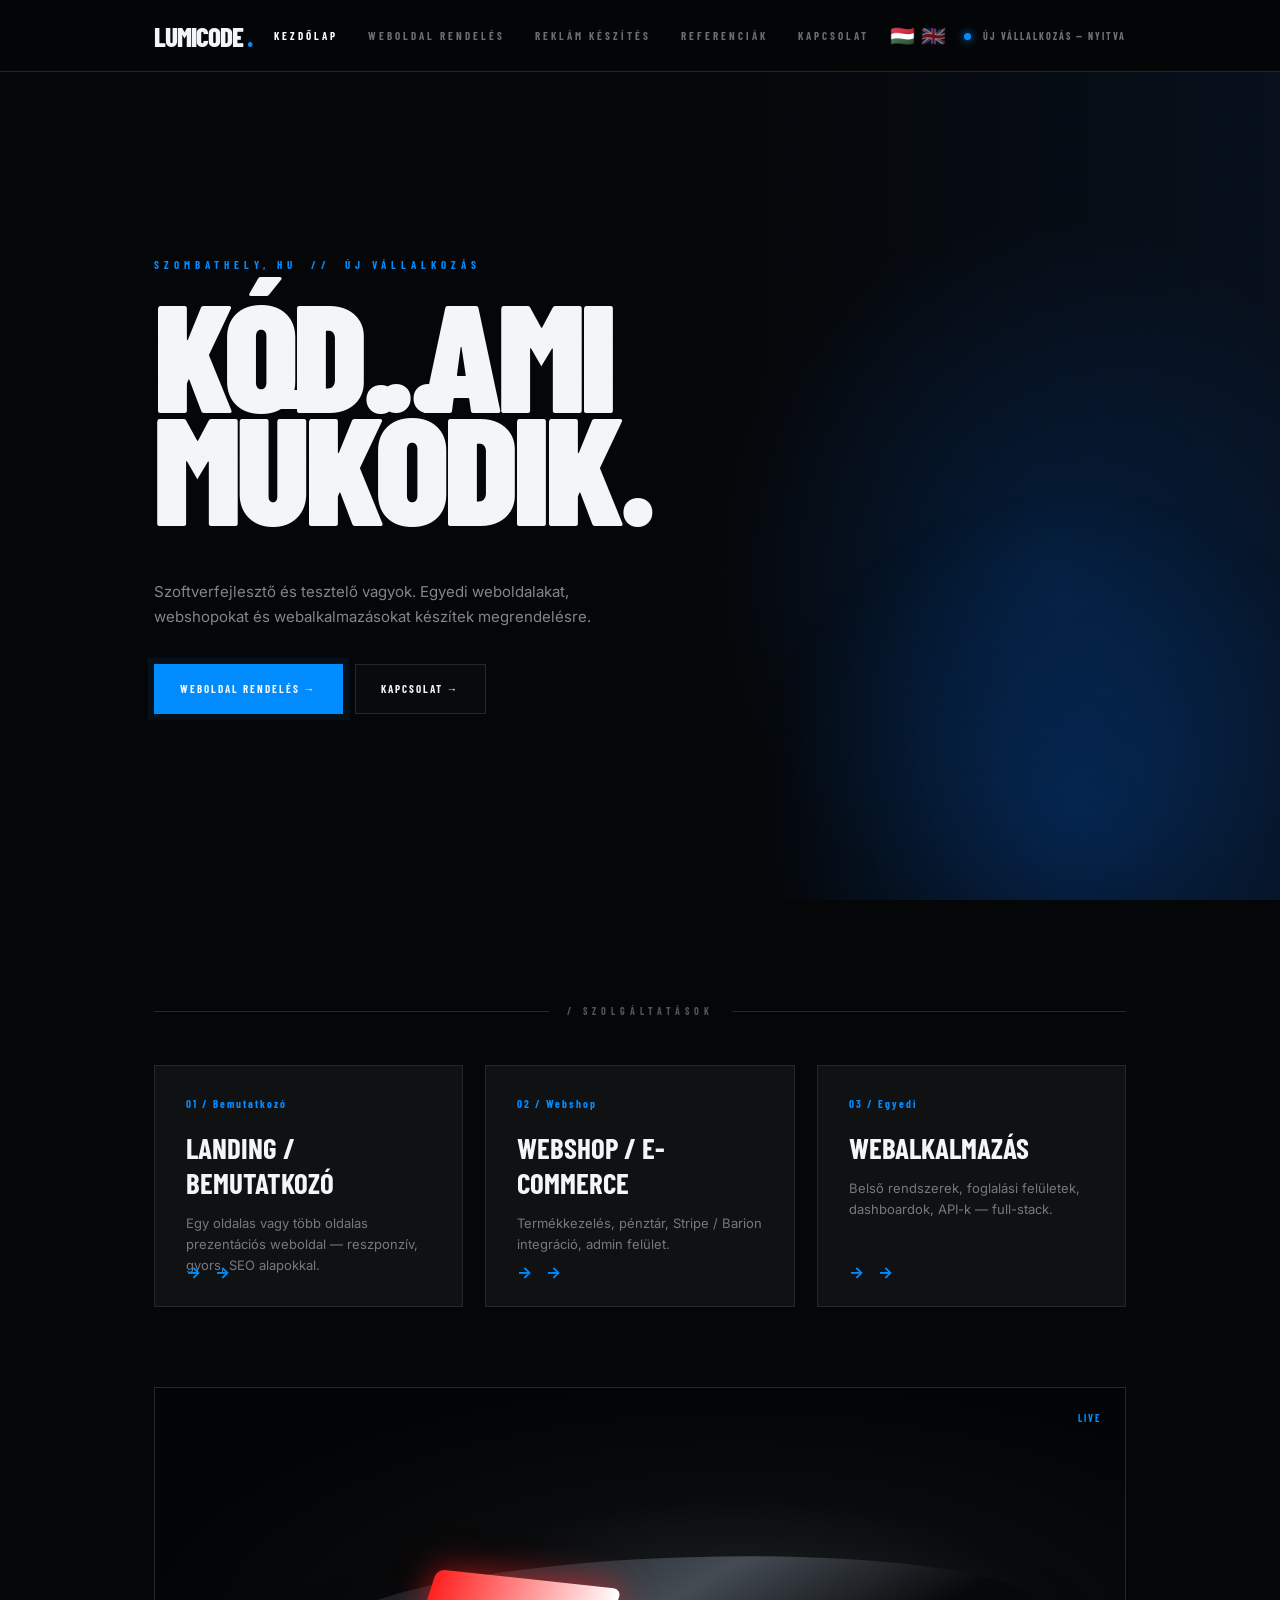
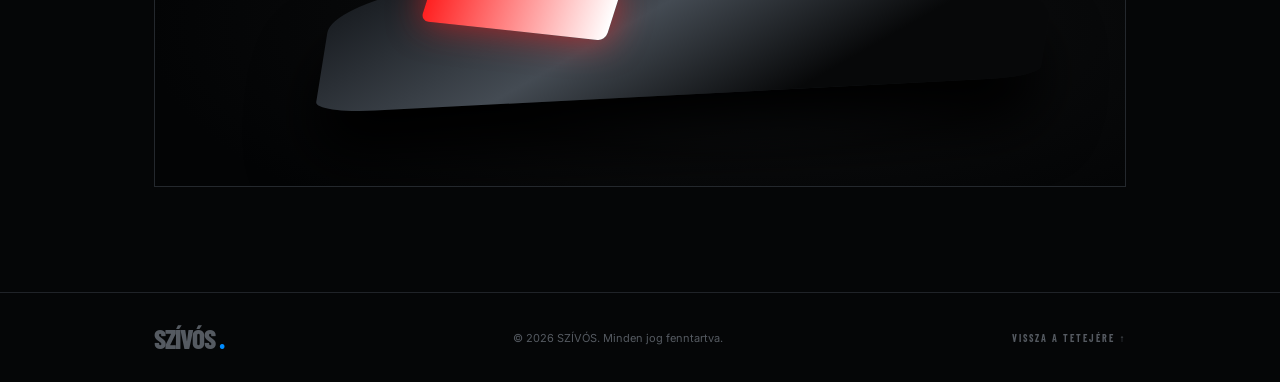
==== index.html @ 4dd22e69 "Add files via upload" ====
<!DOCTYPE html>
<html lang="hu">
    <head>
        <meta charset="UTF-8">
        <meta name="viewport" content="width=device-width,initial-scale=1.0">
        <title>SZÍVÓS. — Webfejlesztés</title>
        <link rel="stylesheet" href="style.css">
    </head>
    <body id="top">
        <header class="header">
            <a class="logo" href="index.html">LUMICODE
                <span>.</span>
            </a>
            <nav class="nav">
                <a href="index.html" class="active">KEZDŐLAP</a>
                <a href="weboldal-rendeles.html">WEBOLDAL RENDELÉS</a>
                <a href="reklam-keszites">REKLÁM KÉSZÍTÉS</a>
                <a href="referenciak.html">REFERENCIÁK</a>
                <a href="kapcsolat.html">KAPCSOLAT</a>
            </nav>
            <div class="header-right">
                <button class="lang active">🇭🇺</button>
                <button class="lang">🇬🇧</button>
                <span class="status">
                    <i></i> ÚJ VÁLLALKOZÁS — NYITVA
                </span>
            </div>
            <button class="menu-toggle" aria-label="Menü">☰</button>
        </header>
        <main class="page">
            <section class="hero-home">
                <div class="hero-copy">
                    <div class="eyebrow">SZOMBATHELY, HU &nbsp;//&nbsp; ÚJ VÁLLALKOZÁS</div>
                    <h1>
                        KÓD. AMI
                        <br>
                        MŰKÖDIK.
                    </h1>
                    <p>Szoftverfejlesztő és tesztelő vagyok. Egyedi weboldalakat, webshopokat és webalkalmazásokat készítek megrendelésre.</p>
                    <div class="hero-actions">
                        <a class="btn btn-primary" href="weboldal-rendeles.html">WEBOLDAL RENDELÉS →</a>
                        <a class="btn btn-dark" href="kapcsolat.html">KAPCSOLAT →</a>
                    </div>
                </div>
            </section>
            <section class="section">
                <div class="container">
                    <div class="section-title">
                        <span></span>
                        <p>/ SZOLGÁLTATÁSOK</p>
                        <span></span>
                    </div>
                    <div class="service-grid">
                        <article class="service-card">
                            <div class="num">01 / Bemutatkozó</div>
                            <h2>LANDING / BEMUTATKOZÓ</h2>
                            <p>Egy oldalas vagy több oldalas prezentációs weboldal — reszponzív, gyors, SEO alapokkal.</p>
                            <a href="weboldal-rendeles.html">→ →</a>
                        </article>
                        <article class="service-card">
                            <div class="num">02 / Webshop</div>
                            <h2>WEBSHOP / E-COMMERCE</h2>
                            <p>Termékkezelés, pénztár, Stripe / Barion integráció, admin felület.</p>
                            <a href="weboldal-rendeles.html">→ →</a>
                        </article>
                        <article class="service-card">
                            <div class="num">03 / Egyedi</div>
                            <h2>WEBALKALMAZÁS</h2>
                            <p>Belső rendszerek, foglalási felületek, dashboardok, API-k — full-stack.</p>
                            <a href="weboldal-rendeles.html">→ →</a>
                        </article>
                    </div>
                    <div class="showcase">
                        <span class="live">LIVE</span>
                    </div>
                </div>
            </section>
        </main>
        <footer class="footer">
            <div class="logo">SZÍVÓS
                <span>.</span>
            </div>
            <p>© 2026 SZÍVÓS. Minden jog fenntartva.</p>
            <a href="#top">VISSZA A TETEJÉRE ↑</a>
        </footer>
        <script src="script.js"></script>
    </body>
</html>
---- style.css ----
@import url('https://fonts.googleapis.com/css2?family=Barlow+Condensed:wght@400;500;600;700;800;900&family=Inter:wght@400;500;600;700&display=swap');

:root {
    --bg: #050607;
    --panel: #0d0f11;
    --panel2: #090a0c;
    --white: #f4f5f7;
    --muted: #777c83;
    --muted2: #555a61;
    --line: #24282d;
    --blue: #008cff;
    --blue2: #006bc9;
}

* {
    box-sizing: border-box;
    margin: 0;
    padding: 0
}

html {
    scroll-behavior: smooth
}

body {
    background: var(--bg);
    color: var(--white);
    font-family: Inter, Arial, sans-serif;
    overflow-x: hidden;
}

body:before {
    content: "";
    position: fixed;
    inset: 0;
    pointer-events: none;
    z-index: 50;
    opacity: .16;
    background-image:
        linear-gradient(rgba(0, 140, 255, .08) 1px, transparent 1px),
        linear-gradient(90deg, rgba(0, 140, 255, .08) 1px, transparent 1px);
    background-size: 38px 38px;
}

a {
    text-decoration: none;
    color: inherit
}

button,
input,
select,
textarea {
    font: inherit
}

img {
    max-width: 100%;
    display: block
}

.header {
    position: fixed;
    top: 0;
    left: 0;
    right: 0;
    height: 72px;
    z-index: 100;
    display: flex;
    align-items: center;
    padding: 0 12%;
    background: rgba(5, 6, 8, .92);
    border-bottom: 1px solid #202328;
    backdrop-filter: blur(16px)
}

.logo {
    font: 800 27px "Barlow Condensed", sans-serif;
    letter-spacing: -1px;
    white-space: nowrap
}

.logo span {
    color: var(--blue)
}

.nav {
    display: flex;
    gap: 30px;
    margin: auto
}

.nav a {
    color: #686d74;
    font: 700 11px "Barlow Condensed", sans-serif;
    letter-spacing: 3px;
    transition: .2s
}

.nav a:hover,
.nav a.active {
    color: #fff
}

.header-right {
    display: flex;
    align-items: center;
    gap: 6px
}

.lang {
    border: 0;
    background: transparent;
    cursor: pointer;
    font-size: 20px;
    opacity: .5
}

.lang.active {
    opacity: 1
}

.status {
    margin-left: 12px;
    color: #6e737a;
    white-space: nowrap;
    font: 700 10px "Barlow Condensed";
    letter-spacing: 2px
}

.status i {
    display: inline-block;
    width: 7px;
    height: 7px;
    border-radius: 50%;
    background: var(--blue);
    box-shadow: 0 0 10px var(--blue);
    margin-right: 8px
}

.menu-toggle {
    display: none;
    margin-left: auto;
    border: 0;
    background: none;
    color: #fff;
    font-size: 25px
}

.page {
    padding-top: 72px
}

.section {
    padding: 105px 12%
}

.container {
    max-width: 1170px;
    margin: auto
}

.eyebrow {
    color: var(--blue);
    font: 700 11px "Barlow Condensed";
    letter-spacing: 5px
}

.section-title {
    display: flex;
    align-items: center;
    gap: 18px;
    margin-bottom: 48px
}

.section-title span {
    height: 1px;
    background: var(--line);
    flex: 1
}

.section-title p {
    color: #51565d;
    font: 700 10px "Barlow Condensed";
    letter-spacing: 5px
}

h1,
h2,
h3,
.condensed {
    font-family: "Barlow Condensed", sans-serif
}

.btn {
    min-height: 50px;
    padding: 0 25px;
    display: inline-flex;
    align-items: center;
    justify-content: center;
    border: 1px solid var(--line);
    font: 700 11px "Barlow Condensed";
    letter-spacing: 2px;
    cursor: pointer;
    transition: .2s
}

.btn-primary {
    background: var(--blue);
    border-color: var(--blue);
    box-shadow: 0 0 0 6px rgba(0, 140, 255, .07)
}

.btn-primary:hover {
    background: #1599ff;
    transform: translateY(-2px)
}

.btn-dark {
    background: #090a0c
}

.btn-dark:hover {
    border-color: var(--blue);
    color: var(--blue)
}

.hero-home {
    min-height: calc(100vh - 72px);
    display: flex;
    align-items: center;
    padding: 90px 12%;
    position: relative;
    overflow: hidden;
    background:
        radial-gradient(circle at 82% 60%, rgba(0, 100, 220, .19), transparent 30%),
        linear-gradient(90deg, #050607 0%, #050607 55%, #07101c 100%)
}

.hero-home:after {
    content: "";
    position: absolute;
    width: 650px;
    height: 650px;
    right: -120px;
    bottom: -240px;
    background: radial-gradient(circle, rgba(0, 113, 255, .22), transparent 68%);
    filter: blur(20px)
}

.hero-copy {
    position: relative;
    z-index: 2;
    max-width: 760px
}

.hero-copy h1 {
    margin: 25px 0 58px;
    font: 900 clamp(105px, 12vw, 190px) / 0.73 "Barlow Condensed";
    letter-spacing: -5px;
    color: #f4f5f7;
    text-shadow: none;
}

.hero-copy h1 br {
    display: block;
    margin-bottom: 800px;
}

.hero-copy p {
    max-width: 470px;
    color: #81868d;
    line-height: 1.7;
    font-size: 15px
}

.hero-actions {
    display: flex;
    gap: 12px;
    margin-top: 34px
}

.service-grid {
    display: grid;
    grid-template-columns: repeat(3, 1fr);
    gap: 22px
}

.service-card {
    min-height: 225px;
    padding: 31px;
    border: 1px solid var(--line);
    background: #101113;
    position: relative;
    transition: .25s
}

.service-card:hover {
    border-color: var(--blue);
    box-shadow: 0 0 30px rgba(0, 140, 255, .08)
}

.service-card .num {
    color: var(--blue);
    font: 700 11px "Barlow Condensed";
    letter-spacing: 2px
}

.service-card h2 {
    margin: 20px 0 13px;
    font-size: 29px
}

.service-card p {
    color: #747980;
    font-size: 13px;
    line-height: 1.6
}

.service-card a {
    position: absolute;
    left: 31px;
    bottom: 24px;
    color: var(--blue);
    letter-spacing: 5px;
    font-weight: 700
}

.showcase {
    height: 400px;
    margin-top: 80px;
    border: 1px solid var(--line);
    position: relative;
    overflow: hidden;
    background: radial-gradient(ellipse at 60% 60%, #252b31 0, #090a0b 38%, #030405 72%)
}

.showcase:before {
    content: "";
    position: absolute;
    left: 18%;
    right: 8%;
    bottom: 23%;
    height: 35%;
    border-radius: 50% 70% 8% 10%;
    transform: skewX(-12deg) rotate(-3deg);
    background: linear-gradient(150deg, #101317, #444b53 43%, #070809 75%);
    box-shadow: 0 45px 60px #000
}

.showcase:after {
    content: "";
    position: absolute;
    left: 28%;
    bottom: 39%;
    width: 190px;
    height: 52px;
    background: linear-gradient(90deg, #ff2020, #fff);
    box-shadow: 0 0 35px rgba(255, 30, 30, .65);
    transform: skewX(-12deg) rotate(6deg);
    border-radius: 8px
}

.live {
    position: absolute;
    right: 24px;
    top: 24px;
    color: var(--blue);
    font: 700 10px "Barlow Condensed";
    letter-spacing: 2px
}

.refs-grid {
    display: grid;
    grid-template-columns: repeat(2, 1fr);
    gap: 22px
}

.ref-card {
    border: 1px solid var(--line);
    background: #101113;
    overflow: hidden
}

.ref-visual {
    height: 330px;
    background: #05070a;
    position: relative;
    overflow: hidden
}

.ref-visual.dashboard:after {
    content: "";
    position: absolute;
    left: 21%;
    top: 25%;
    width: 58%;
    height: 48%;
    border: 1px solid #17212d;
    background:
        linear-gradient(90deg, rgba(0, 140, 255, .16), transparent),
        repeating-linear-gradient(0deg, #0c1116 0 18px, #101820 18px 20px);
    box-shadow: 0 0 50px rgba(0, 90, 180, .18)
}

.ref-visual.car:after {
    content: "";
    position: absolute;
    left: 10%;
    right: 8%;
    bottom: 28%;
    height: 33%;
    border-radius: 60% 70% 10% 10%;
    transform: skewX(-12deg) rotate(-4deg);
    background: linear-gradient(150deg, #0e1114, #4a5055 45%, #08090a);
    box-shadow: 0 35px 50px #000
}

.ref-visual.car:before {
    content: "";
    position: absolute;
    left: 18%;
    bottom: 40%;
    width: 125px;
    height: 35px;
    background: #f42a2a;
    box-shadow: 0 0 35px #f42a2a;
    transform: skewX(-12deg)
}

.ref-info {
    padding: 27px
}

.ref-info small {
    color: var(--blue);
    font: 700 10px "Barlow Condensed";
    letter-spacing: 2px
}

.ref-info h3 {
    font-size: 28px;
    margin: 10px 0
}

.ref-info p {
    color: #777c82;
    font-size: 13px;
    line-height: 1.6
}

.tags {
    display: flex;
    gap: 7px;
    flex-wrap: wrap;
    margin-top: 15px
}

.tag {
    padding: 6px 9px;
    border: 1px solid #292d31;
    color: #6e747a;
    font: 700 8px "Barlow Condensed";
    letter-spacing: 1.5px
}

.open {
    display: block;
    margin-top: 18px;
    color: var(--blue);
    font: 700 10px "Barlow Condensed";
    letter-spacing: 2px
}

.contact-layout {
    display: grid;
    grid-template-columns: 1fr 1fr;
    gap: 80px;
    align-items: center
}

.contact-layout h1 {
    font: 900 clamp(85px, 9vw, 145px)/.76 "Barlow Condensed";
    letter-spacing: -4px;
    margin: 25px 0 50px
}

.contact-list {
    border-top: 1px solid var(--line)
}

.contact-row {
    display: flex;
    justify-content: space-between;
    gap: 20px;
    padding: 17px 0;
    border-bottom: 1px solid var(--line)
}

.contact-row span {
    color: #5e636a;
    font: 700 9px "Barlow Condensed";
    letter-spacing: 2px
}

.contact-row strong {
    font: 700 10px "Barlow Condensed";
    letter-spacing: 2px;
    text-align: right
}

.contact-box {
    border: 1px solid var(--line);
    padding: 32px;
    background: #101113
}

.contact-box h2 {
    font-size: 28px;
    margin-bottom: 12px
}

.contact-box p {
    color: #747980;
    font-size: 13px;
    line-height: 1.7;
    margin-bottom: 28px
}

.contact-box .btn {
    width: 100%;
    margin-top: 10px
}

.order-hero {
    min-height: 820px;
    padding: 150px 12% 55px;
    position: relative;
    overflow: hidden;
    background:
        radial-gradient(circle at 70% 45%, rgba(0, 105, 240, .25), transparent 35%),
        linear-gradient(135deg, #030a15, #04060c 65%)
}

.order-grid {
    position: absolute;
    inset: 0;
    background-image: linear-gradient(rgba(0, 110, 255, .11) 1px, transparent 1px), linear-gradient(90deg, rgba(0, 110, 255, .11) 1px, transparent 1px);
    background-size: 38px 38px
}

.order-grid:after {
    content: "";
    position: absolute;
    inset: 0;
    background: linear-gradient(165deg, transparent 20%, rgba(0, 90, 220, .28) 20.2%, transparent 34%),
        linear-gradient(345deg, transparent 52%, rgba(0, 90, 220, .18) 52.2%, transparent 68%)
}

.order-inner {
    position: relative;
    z-index: 2;
    max-width: 1170px;
    margin: auto
}

.order-label {
    display: inline-block;
    padding: 7px 27px;
    border: 1px solid #28303b;
    border-radius: 20px;
    background: #05080c;
    color: var(--blue);
    font: 700 10px "Barlow Condensed";
    letter-spacing: 4px
}

.order-hero h1 {
    font: 900 clamp(100px, 11vw, 175px)/.75 "Barlow Condensed";
    letter-spacing: -5px;
    margin-top: 27px
}

.order-shadow {
    font: 900 clamp(100px, 11vw, 175px)/.75 "Barlow Condensed";
    letter-spacing: -5px;
    color: #444950;
    opacity: .65;
    margin-top: -2px
}

.order-desc {
    max-width: 615px;
    padding: 18px 16px;
    border-left: 2px solid var(--blue);
    background: rgba(7, 14, 22, .88);
    color: #92979e;
    line-height: 1.7;
    margin-top: 55px
}

.stats {
    display: grid;
    grid-template-columns: repeat(3, 1fr);
    gap: 16px;
    margin-top: 36px
}

.stat {
    padding: 17px 16px;
    border: 1px solid #29323d;
    background: rgba(7, 11, 16, .94)
}

.stat span {
    display: block;
    color: #626971;
    font: 700 9px "Barlow Condensed";
    letter-spacing: 2px;
    margin-bottom: 7px
}

.stat strong {
    color: var(--blue);
    font: 700 24px "Barlow Condensed"
}

.package-grid {
    display: grid;
    grid-template-columns: repeat(4, 1fr);
    gap: 20px
}

.package {
    min-height: 375px;
    padding: 27px 22px 22px;
    border: 1px solid var(--line);
    background: #101113;
    position: relative;
    transition: .2s
}

.package:hover,
.package.selected {
    border-color: var(--blue)
}

.package .num {
    color: var(--blue);
    font: 700 11px "Barlow Condensed";
    letter-spacing: 2px
}

.package h2 {
    font-size: 24px;
    margin: 18px 0 7px
}

.price {
    color: var(--blue);
    font: 700 16px "Barlow Condensed"
}

.package p {
    min-height: 70px;
    color: #71767d;
    font-size: 13px;
    line-height: 1.55;
    margin-top: 15px
}

.package ul {
    list-style: none;
    border-top: 1px solid #292d31;
    padding-top: 11px;
    margin-top: 13px
}

.package li {
    color: #62686f;
    font: 700 9px "Barlow Condensed";
    letter-spacing: 1.7px;
    margin: 9px 0
}

.package li:before {
    content: "âœ“";
    color: var(--blue);
    margin-right: 8px
}

.package button {
    position: absolute;
    left: 22px;
    right: 22px;
    bottom: 21px;
    height: 38px;
    background: #08090a;
    color: #ddd;
    border: 1px solid #292d31;
    font: 700 9px "Barlow Condensed";
    letter-spacing: 2px;
    cursor: pointer
}

.package button:hover {
    border-color: var(--blue);
    color: var(--blue)
}

.popular {
    border-color: var(--blue)
}

.popular-label {
    position: absolute;
    top: -1px;
    left: 14px;
    transform: translateY(-50%);
    padding: 5px 10px;
    background: var(--blue);
    font: 700 9px "Barlow Condensed";
    letter-spacing: 1px
}

.extras {
    background: #070809
}

.option-grid {
    display: grid;
    grid-template-columns: repeat(4, 1fr);
    gap: 10px
}

.option {
    position: relative;
    min-height: 76px;
    padding: 16px;
    border: 1px solid #25292e;
    background: #090a0c;
    cursor: pointer;
    display: flex;
    align-items: center
}

.option input {
    position: absolute;
    opacity: 0
}

.option strong {
    display: block;
    font: 700 16px "Barlow Condensed"
}

.option small {
    display: block;
    color: #555b62;
    font: 700 8px "Barlow Condensed";
    letter-spacing: 2px;
    margin-top: 5px
}

.option i {
    margin-left: auto;
    width: 14px;
    height: 14px;
    border: 1px solid #30353a;
    border-radius: 50%
}

.option input:checked~i {
    background: var(--blue);
    border-color: var(--blue);
    box-shadow: 0 0 0 3px rgba(0, 140, 255, .1)
}

.style-grid {
    display: grid;
    grid-template-columns: repeat(4, 1fr);
    gap: 14px
}

.style-card {
    position: relative;
    padding: 22px;
    border: 1px solid var(--line);
    background: #0c0d0f;
    cursor: pointer
}

.style-card input {
    position: absolute;
    opacity: 0
}

.style-card:has(input:checked) {
    border-color: var(--blue)
}

.style-card strong {
    display: block;
    font: 700 21px "Barlow Condensed"
}

.style-card span {
    display: block;
    color: #747980;
    font-size: 12px;
    margin-top: 7px
}

.style-card i {
    position: absolute;
    right: 17px;
    top: 19px;
    width: 13px;
    height: 13px;
    border: 1px solid #2c3035;
    border-radius: 50%
}

.style-card:has(input:checked) i {
    background: var(--blue);
    border-color: var(--blue)
}

.calc-layout {
    display: grid;
    grid-template-columns: 1.4fr .9fr;
    gap: 22px
}

.calc-box,
.price-box {
    border: 1px solid #292d32;
    background: #0c0e10
}

.calc-box {
    padding: 5px 22px
}

.calc-row {
    min-height: 70px;
    display: grid;
    grid-template-columns: 170px 1fr auto;
    gap: 15px;
    align-items: center;
    border-bottom: 1px solid #292d32
}

.calc-row:last-child {
    border: 0
}

.calc-row span {
    color: #5e646b;
    font: 700 9px "Barlow Condensed";
    letter-spacing: 2px
}

.calc-row strong {
    color: #e5e7ea;
    font: 700 13px "Barlow Condensed"
}

.calc-row small {
    color: var(--blue);
    font: 700 10px "Barlow Condensed"
}

.price-box {
    padding: 27px;
    border-color: var(--blue)
}

.live-label {
    display: inline-block;
    padding: 5px 9px;
    margin: -28px 0 22px;
    background: var(--blue);
    font: 700 9px "Barlow Condensed"
}

.price-box>span {
    display: block;
    color: #5e646b;
    font: 700 9px "Barlow Condensed";
    letter-spacing: 2px
}

.total {
    display: block;
    min-height: 55px;
    color: var(--blue);
    font: 900 44px "Barlow Condensed";
    margin: 7px 0
}

.price-box p {
    color: #646a71;
    font: 700 9px "Barlow Condensed";
    letter-spacing: 1.5px;
    line-height: 1.6;
    margin-bottom: 18px
}

.full {
    width: 100%
}

.reset {
    width: 100%;
    height: 42px;
    margin-top: 10px;
    background: #08090a;
    color: #aaa;
    border: 1px solid var(--line);
    font: 700 10px "Barlow Condensed";
    letter-spacing: 2px;
    cursor: pointer
}

.process-grid {
    display: grid;
    grid-template-columns: repeat(4, 1fr);
    gap: 45px
}

.process-item .circle {
    width: 45px;
    height: 45px;
    display: grid;
    place-items: center;
    border: 2px solid var(--blue);
    border-radius: 50%;
    color: var(--blue);
    font: 700 12px "Barlow Condensed";
    margin-bottom: 20px
}

.process-item h3 {
    font-size: 19px;
    margin-bottom: 8px
}

.process-item p {
    color: #6d7279;
    font-size: 12px;
    line-height: 1.6
}

.faq-list {
    max-width: 720px;
    margin: auto
}

details {
    border: 1px solid #292d31;
    background: #0c0e10;
    margin-bottom: 10px
}

summary {
    list-style: none;
    padding: 21px 20px;
    cursor: pointer;
    font: 700 18px "Barlow Condensed"
}

summary::-webkit-details-marker {
    display: none
}

summary:after {
    content: "+";
    float: right;
    color: var(--blue)
}

details[open] summary:after {
    content: "âˆ’"
}

details p {
    padding: 0 20px 20px;
    color: #737980;
    font-size: 13px;
    line-height: 1.7
}

.quote-section {
    background: #07090b
}

.quote-form {
    max-width: 760px;
    margin: auto
}

.form-grid {
    display: grid;
    grid-template-columns: 1fr 1fr;
    gap: 22px
}

.field label {
    display: block;
    color: #60666d;
    font: 700 9px "Barlow Condensed";
    letter-spacing: 2px;
    margin-bottom: 8px
}

.field input,
.field select,
.field textarea {
    width: 100%;
    border: 1px solid #292d31;
    background: #050607;
    color: #ddd;
    padding: 13px 14px;
    outline: none
}

.field input:focus,
.field select:focus,
.field textarea:focus {
    border-color: var(--blue)
}

.field.full-row {
    grid-column: 1/-1
}

.field textarea {
    min-height: 140px;
    resize: vertical
}

.form-submit {
    margin-top: 25px
}

.form-message {
    margin-top: 15px;
    color: var(--blue);
    font-size: 13px
}

.footer {
    min-height: 90px;
    padding: 28px 12%;
    border-top: 1px solid #202328;
    display: flex;
    justify-content: space-between;
    align-items: center;
    color: #555a61;
    font-size: 11px
}

.footer a {
    font: 700 10px "Barlow Condensed";
    letter-spacing: 2px
}

@media(max-width:1100px) {

    .header,
    .section,
    .order-hero,
    .hero-home {
        padding-left: 6%;
        padding-right: 6%
    }

    .nav {
        gap: 15px
    }

    .package-grid,
    .option-grid {
        grid-template-columns: repeat(2, 1fr)
    }
}

@media(max-width:800px) {
    .header {
        padding: 0 22px
    }

    .nav,
    .header-right {
        display: none
    }

    .menu-toggle {
        display: block
    }

    .nav.mobile-open {
        display: flex;
        position: absolute;
        top: 72px;
        left: 0;
        right: 0;
        padding: 25px;
        flex-direction: column;
        background: #08090a;
        border-bottom: 1px solid var(--line)
    }

    .hero-home {
        min-height: 800px;
        padding: 120px 22px 60px
    }

    .hero-copy h1 {
        font-size: 90px
    }

    .hero-actions {
        flex-direction: column;
        max-width: 300px
    }

    .section,
    .order-hero {
        padding-left: 22px;
        padding-right: 22px
    }

    .service-grid,
    .refs-grid,
    .contact-layout,
    .package-grid,
    .option-grid,
    .style-grid,
    .calc-layout,
    .process-grid {
        grid-template-columns: 1fr
    }

    .stats {
        grid-template-columns: 1fr
    }

    .order-hero {
        min-height: 800px;
        padding-top: 135px
    }

    .order-desc {
        margin-top: 55px
    }

    .calc-row {
        grid-template-columns: 1fr;
        gap: 7px;
        padding: 14px 0
    }

    .form-grid {
        grid-template-columns: 1fr
    }

    .field.full-row {
        grid-column: auto
    }

    .footer {
        padding: 25px 22px;
        flex-wrap: wrap;
        gap: 18px
    }
}

@media(max-width:450px) {

    .hero-copy h1,
    .order-hero h1,
    .order-shadow {
        font-size: 76px
    }

    .contact-layout h1 {
        font-size: 78px
    }
}


/* REKLÃM KÃ‰SZÃTÃ‰S */
.ad-hero {
    min-height: 82vh;
    display: flex;
    align-items: center;
    position: relative;
    overflow: hidden;
    background: linear-gradient(90deg, rgba(0, 0, 0, .96), rgba(0, 8, 20, .88) 55%, rgba(0, 20, 48, .72)), radial-gradient(circle at 80% 45%, rgba(0, 125, 255, .25), transparent 40%), #050608
}

.ad-hero:before {
    content: "";
    position: absolute;
    inset: 0;
    opacity: .18;
    background-image: linear-gradient(rgba(0, 130, 255, .35) 1px, transparent 1px), linear-gradient(90deg, rgba(0, 130, 255, .35) 1px, transparent 1px);
    background-size: 42px 42px
}

.ad-hero .container {
    position: relative;
    z-index: 1
}

.ad-hero h1 {
    font-size: clamp(5rem, 11vw, 11rem);
    line-height: .78;
    letter-spacing: -.045em;
    margin: 28px 0 35px
}

.ad-hero h1 span,
.section-heading span {
    color: #4b4f57
}

.hero-lead {
    max-width: 690px;
    font-size: 1.15rem;
    line-height: 1.8;
    color: #8e929a
}

.hero-lead strong {
    color: #f5f5f5
}

.ad-stats {
    display: grid;
    grid-template-columns: repeat(3, 1fr);
    gap: 16px;
    max-width: 1000px;
    margin-top: 65px
}

.stat-box {
    border: 1px solid #24282e;
    background: rgba(5, 7, 10, .78);
    padding: 22px 25px
}

.stat-box span {
    display: block;
    color: #656b75;
    font-size: .65rem;
    letter-spacing: .2em;
    margin-bottom: 9px
}

.stat-box strong {
    color: #168cff;
    font-size: 1rem;
    letter-spacing: .08em
}

.ad-service-grid {
    grid-template-columns: repeat(3, 1fr)
}

.ad-card {
    min-height: 390px
}

.ad-card.featured {
    border-color: #078cff;
    box-shadow: 0 0 35px rgba(0, 130, 255, .08)
}

.ad-card ul {
    list-style: none;
    padding: 0;
    margin: 25px 0 0
}

.ad-card li {
    color: #777d87;
    border-top: 1px solid #25282d;
    padding: 10px 0;
    font-size: .72rem;
    text-transform: uppercase;
    letter-spacing: .1em
}

.ad-card li:before {
    content: "âœ“";
    color: #078cff;
    margin-right: 9px
}

.card-tag {
    display: inline-block;
    margin-top: 25px;
    color: #078cff;
    font-size: .62rem;
    letter-spacing: .16em
}

.ad-dark-section {
    background: #050608;
    border-top: 1px solid #101318;
    border-bottom: 1px solid #101318
}

.two-column {
    display: grid;
    grid-template-columns: .8fr 1.2fr;
    gap: 100px;
    align-items: start
}

.section-heading {
    font-size: clamp(3rem, 6vw, 6rem);
    line-height: .88;
    margin: 25px 0 0
}

.ad-copy>p {
    color: #7d828b;
    font-size: 1.05rem;
    line-height: 1.8;
    max-width: 680px
}

.ad-copy strong {
    color: #f3f3f3
}

.feature-list {
    margin-top: 45px
}

.feature-list>div {
    display: grid;
    grid-template-columns: 55px 1fr;
    gap: 4px 15px;
    padding: 20px 0;
    border-top: 1px solid #24282e
}

.feature-list span {
    grid-row: span 2;
    color: #078cff;
    font-size: .75rem;
    letter-spacing: .1em
}

.feature-list strong {
    font-size: .82rem;
    letter-spacing: .13em
}

.feature-list small {
    color: #666c75;
    line-height: 1.6
}

.process-grid {
    display: grid;
    grid-template-columns: repeat(4, 1fr);
    gap: 35px;
    margin-top: 55px
}

.process-item {
    border-top: 2px solid #168cff;
    padding-top: 22px
}

.process-item>span,
.format-card>span {
    color: #078cff;
    font-size: .75rem;
    letter-spacing: .14em
}

.process-item h3 {
    font-size: 1.15rem;
    margin: 20px 0 12px
}

.process-item p {
    color: #70757e;
    line-height: 1.65;
    font-size: .9rem
}

.ad-grid-section {
    background: linear-gradient(rgba(7, 12, 20, .7), rgba(7, 12, 20, .7)), repeating-linear-gradient(0deg, transparent 0 39px, rgba(0, 130, 255, .07) 40px), repeating-linear-gradient(90deg, transparent 0 39px, rgba(0, 130, 255, .07) 40px)
}

.format-grid {
    display: grid;
    grid-template-columns: repeat(4, 1fr);
    gap: 15px;
    margin-top: 50px
}

.format-card {
    min-height: 180px;
    border: 1px solid #24282e;
    background: rgba(8, 10, 14, .75);
    padding: 28px;
    transition: .25s ease
}

.format-card:hover {
    border-color: #078cff;
    transform: translateY(-3px)
}

.format-card h3 {
    font-size: 1.25rem;
    margin: 28px 0 10px
}

.format-card p {
    color: #6f747c;
    font-size: .88rem;
    line-height: 1.55
}

.ad-cta {
    padding-bottom: 110px
}

.cta-box {
    border: 1px solid #078cff;
    background: linear-gradient(100deg, rgba(0, 95, 190, .15), rgba(4, 7, 11, .8));
    padding: 55px;
    display: flex;
    justify-content: space-between;
    align-items: center;
    gap: 50px
}

.cta-box h2 {
    font-size: clamp(2.5rem, 5vw, 5rem);
    line-height: .9;
    margin: 20px 0
}

.cta-box p {
    color: #737983;
    max-width: 650px;
    line-height: 1.7
}

@media(max-width:1000px) {

    .ad-service-grid,
    .process-grid,
    .format-grid {
        grid-template-columns: repeat(2, 1fr)
    }

    .two-column {
        grid-template-columns: 1fr;
        gap: 50px
    }
}

@media(max-width:700px) {
    .ad-hero {
        min-height: auto;
        padding: 100px 0 70px
    }

    .ad-hero h1 {
        font-size: clamp(4rem, 18vw, 7rem)
    }

    .ad-stats,
    .ad-service-grid,
    .process-grid,
    .format-grid {
        grid-template-columns: 1fr
    }

    .cta-box {
        padding: 30px;
        flex-direction: column;
        align-items: flex-start
    }
}
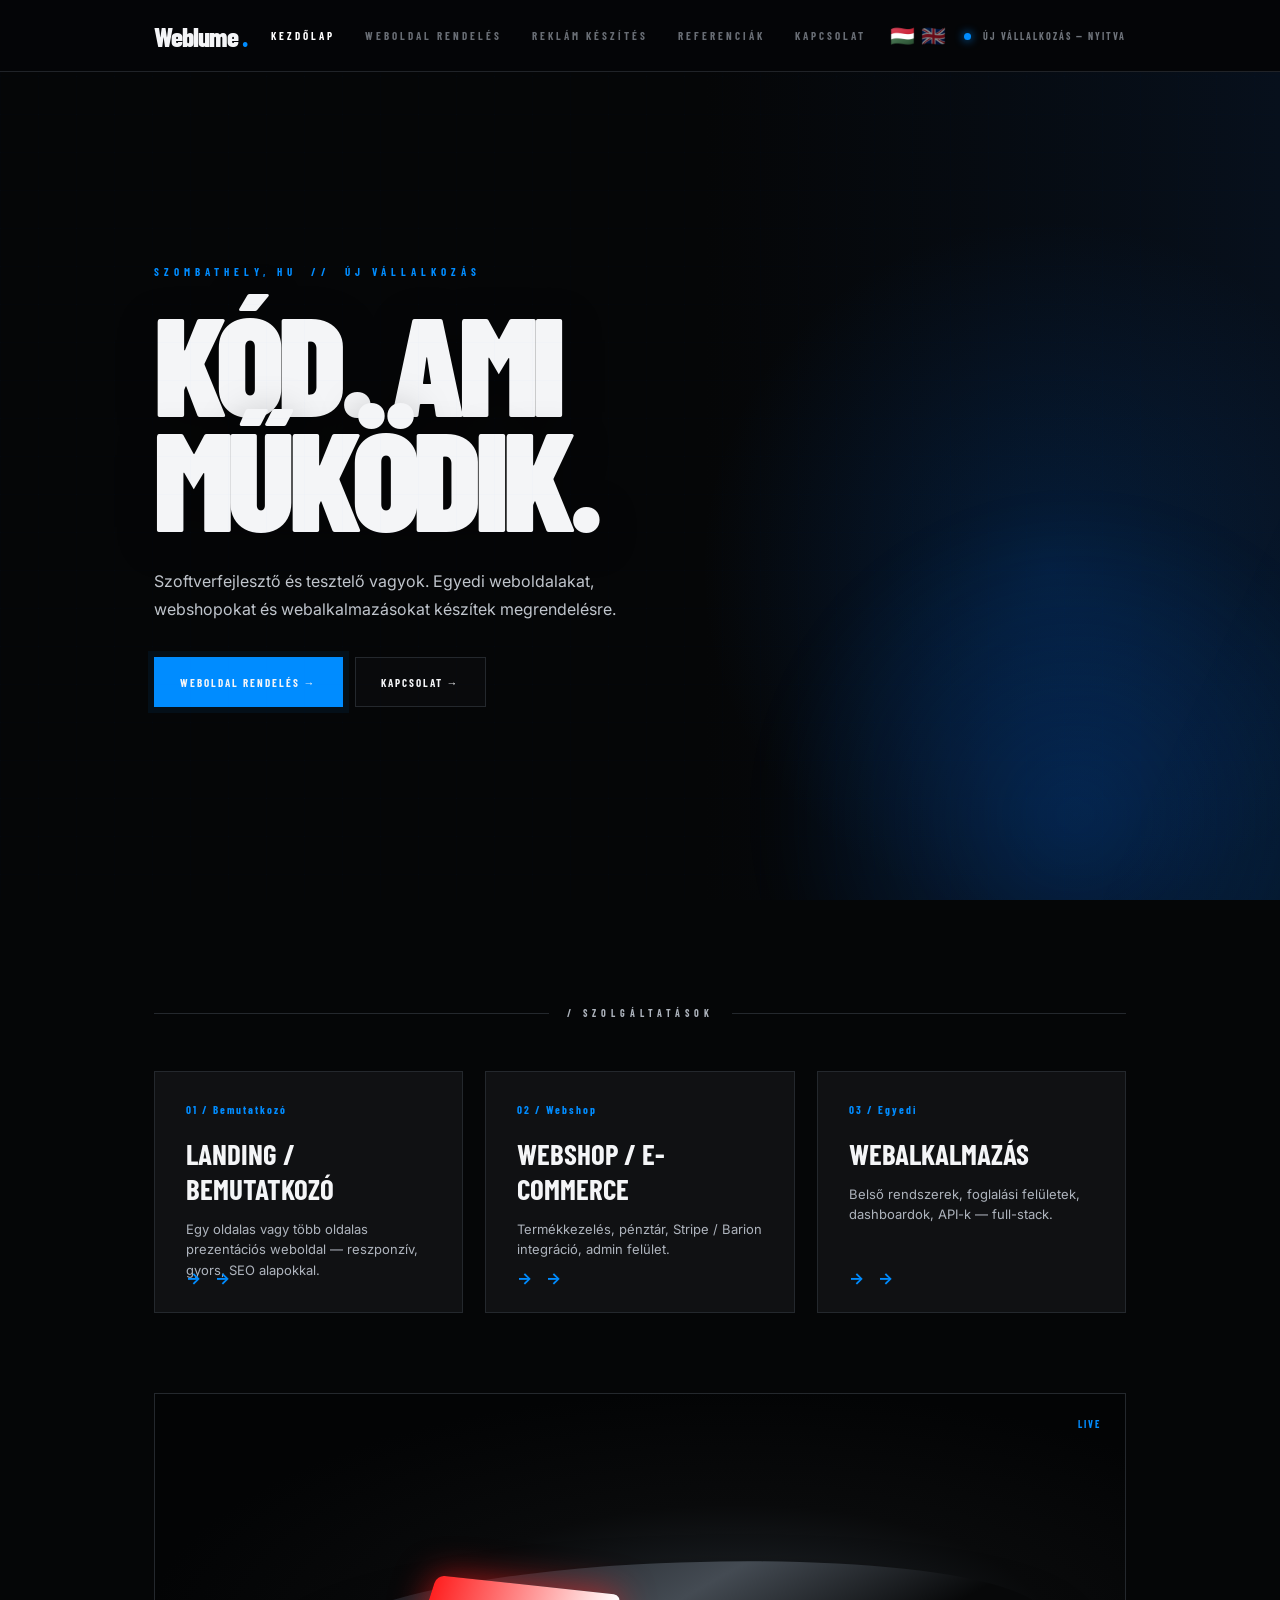
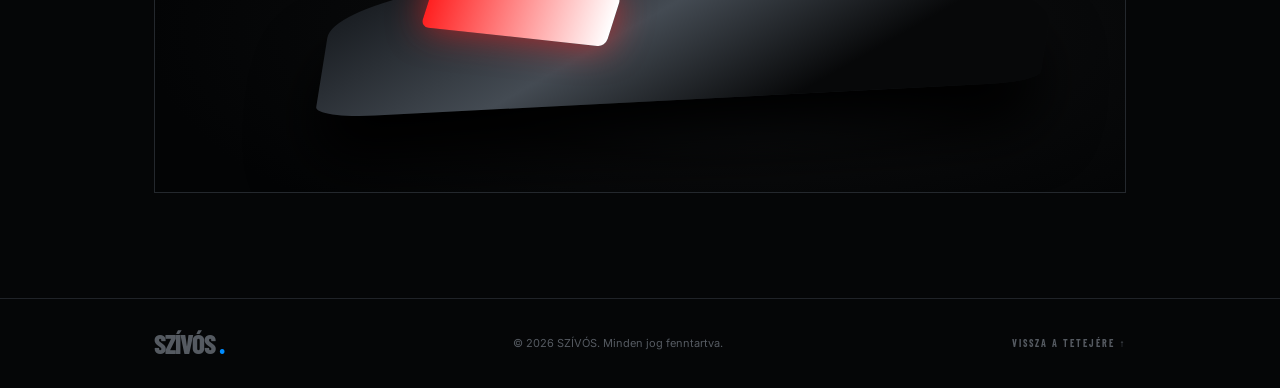
==== commit 5ed7af87: "Add files via upload" ====
--- a/index.html
+++ b/index.html
@@ -8,7 +8,7 @@
     </head>
     <body id="top">
         <header class="header">
-            <a class="logo" href="index.html">LUMICODE
+            <a class="logo" href="index.html">Weblume
                 <span>.</span>
             </a>
             <nav class="nav">
--- a/style.css
+++ b/style.css
@@ -255,29 +255,72 @@
 }
 
 .hero-copy h1 {
-    margin: 25px 0 58px;
-    font: 900 clamp(105px, 12vw, 190px) / 0.73 "Barlow Condensed";
-    letter-spacing: -5px;
+    margin: 25px 0 34px;
+    font: 900 clamp(82px, 11vw, 166px) / 0.82 "Barlow Condensed";
+    letter-spacing: -.045em;
     color: #f4f5f7;
-    text-shadow: none;
-}
-
-.hero-copy h1 br {
+    text-shadow: 0 8px 38px rgba(0, 0, 0, .35);
+    max-width: 100%;
+    animation: hero-title-in .9s cubic-bezier(.2,.75,.25,1) both;
+}
+
+.hero-copy h1 > span {
     display: block;
-    margin-bottom: 800px;
+    white-space: nowrap;
+}
+
+.hero-copy h1 > span + span {
+    margin-top: .24em;
+}
+
+.hero-dot {
+    color: var(--blue);
 }
 
 .hero-copy p {
-    max-width: 470px;
-    color: #81868d;
-    line-height: 1.7;
-    font-size: 15px
+    max-width: 540px;
+    color: #c0c5cc;
+    line-height: 1.75;
+    font-size: 16px;
+    text-wrap: pretty;
+    animation: rise-in .75s .15s both;
+}
+
+/* Shared reading rhythm and contrast across the inner pages */
+.section p,
+.order-hero p,
+.contact-box p,
+.ref-info p,
+.ad-hero .hero-lead,
+.ad-copy > p,
+.cta-box p,
+.process-item p,
+.format-card p {
+    color: #aeb4bd;
+    line-height: 1.75;
+}
+
+.order-hero h1,
+.order-shadow,
+.contact-layout h1,
+.ad-hero h1,
+.section-heading,
+.cta-box h2 {
+    text-wrap: balance;
+}
+
+.order-hero h1,
+.contact-layout h1,
+.ad-hero h1,
+.section-heading {
+    animation: hero-title-in .8s cubic-bezier(.2,.75,.25,1) both;
 }
 
 .hero-actions {
     display: flex;
     gap: 12px;
-    margin-top: 34px
+    margin-top: 34px;
+    animation: rise-in .75s .25s both
 }
 
 .service-grid {
@@ -312,7 +355,7 @@
 }
 
 .service-card p {
-    color: #747980;
+    color: #aeb4bd;
     font-size: 13px;
     line-height: 1.6
 }
@@ -444,7 +487,7 @@
 }
 
 .ref-info p {
-    color: #777c82;
+    color: #aeb4bd;
     font-size: 13px;
     line-height: 1.6
 }
@@ -521,7 +564,7 @@
 }
 
 .contact-box p {
-    color: #747980;
+    color: #aeb4bd;
     font-size: 13px;
     line-height: 1.7;
     margin-bottom: 28px
@@ -663,7 +706,7 @@
 
 .package p {
     min-height: 70px;
-    color: #71767d;
+    color: #aeb4bd;
     font-size: 13px;
     line-height: 1.55;
     margin-top: 15px
@@ -684,7 +727,7 @@
 }
 
 .package li:before {
-    content: "âœ“";
+    content: "Ã¢Å“â€œ";
     color: var(--blue);
     margin-right: 8px
 }
@@ -806,7 +849,7 @@
 
 .style-card span {
     display: block;
-    color: #747980;
+    color: #aeb4bd;
     font-size: 12px;
     margin-top: 7px
 }
@@ -981,12 +1024,12 @@
 }
 
 details[open] summary:after {
-    content: "âˆ’"
+    content: "Ã¢Ë†â€™"
 }
 
 details p {
     padding: 0 20px 20px;
-    color: #737980;
+    color: #aeb4bd;
     font-size: 13px;
     line-height: 1.7
 }
@@ -1091,10 +1134,20 @@
         padding: 0 22px
     }
 
-    .nav,
+    .nav {
+        display: none
+    }
+
     .header-right {
-        display: none
-    }
+        display: flex;
+        position: absolute;
+        right: 62px;
+        gap: 2px;
+    }
+
+    .header-right .status { display: none; }
+
+    .header-right .lang { font-size: 18px; }
 
     .menu-toggle {
         display: block
@@ -1190,8 +1243,115 @@
     }
 }
 
-
-/* REKLÃM KÃ‰SZÃTÃ‰S */
+/* Subtle movement and clearer hero typography */
+@keyframes hero-title-in {
+    from { opacity: 0; transform: translateY(24px); filter: blur(8px); }
+    to { opacity: 1; transform: translateY(0); filter: blur(0); }
+}
+
+@keyframes rise-in {
+    from { opacity: 0; transform: translateY(14px); }
+    to { opacity: 1; transform: translateY(0); }
+}
+
+.hero-home:before {
+    content: "";
+    position: absolute;
+    inset: 0;
+    pointer-events: none;
+    background: linear-gradient(115deg, transparent 35%, rgba(0, 140, 255, .055), transparent 65%);
+    transform: translateX(-70%);
+    animation: hero-sweep 1.5s .3s ease-out forwards;
+}
+
+@keyframes hero-sweep {
+    to { transform: translateX(70%); }
+}
+
+.service-card,
+.ref-card,
+.package,
+.format-card,
+.process-item {
+    transition: transform .35s cubic-bezier(.2,.7,.2,1), border-color .25s ease, box-shadow .3s ease;
+}
+
+.service-card:hover,
+.package:hover,
+.ref-card:hover {
+    transform: translateY(-5px);
+}
+
+.btn,
+.nav a,
+.footer a {
+    transition: color .25s ease, background-color .25s ease, border-color .25s ease, transform .25s ease, box-shadow .25s ease;
+}
+
+.service-card,
+.section-title,
+.showcase,
+.ref-card,
+.ref-info,
+.format-card,
+.process-item,
+.contact-layout > *,
+.quote-form,
+.ad-hero .container > *,
+.order-inner > *,
+.cta-box,
+.two-column > *,
+.section .container > h1 {
+    opacity: 0;
+    transform: translateY(20px);
+    transition: opacity .65s ease, transform .65s cubic-bezier(.2,.7,.2,1);
+}
+
+.in-view {
+    opacity: 1;
+    transform: translateY(0);
+}
+
+.status i {
+    animation: status-pulse 2.2s ease-in-out infinite;
+}
+
+@keyframes status-pulse {
+    50% { box-shadow: 0 0 0 6px rgba(0, 140, 255, .08), 0 0 16px var(--blue); }
+}
+
+@media(max-width:800px) {
+    .hero-copy h1 {
+        font-size: clamp(66px, 13.5vw, 96px);
+        line-height: .88;
+        letter-spacing: -.05em;
+        margin-bottom: 30px;
+    }
+
+    .hero-copy p { font-size: 15px; }
+}
+
+@media(max-width:450px) {
+    .hero-copy h1 { font-size: clamp(52px, 14vw, 70px); }
+}
+
+@media(prefers-reduced-motion: reduce) {
+    *, *::before, *::after {
+        scroll-behavior: auto !important;
+        animation-duration: .01ms !important;
+        animation-iteration-count: 1 !important;
+        transition-duration: .01ms !important;
+    }
+
+    .service-card, .section-title, .showcase, .ref-card, .ref-info, .format-card, .process-item,
+    .contact-layout > *, .quote-form, .ad-hero .container > *, .order-inner > *, .cta-box, .two-column > *, .section .container > h1 {
+        opacity: 1;
+        transform: none;
+    }
+}
+
+
+/* REKLÃƒÂM KÃƒâ€°SZÃƒÂTÃƒâ€°S */
 .ad-hero {
     min-height: 82vh;
     display: flex;
@@ -1295,7 +1455,7 @@
 }
 
 .ad-card li:before {
-    content: "âœ“";
+    content: "Ã¢Å“â€œ";
     color: #078cff;
     margin-right: 9px
 }
@@ -1494,4 +1654,135 @@
         flex-direction: column;
         align-items: flex-start
     }
+}
+
+
+/* ================================
+   AJÃNLATKÃ‰RÃ‰S â€” SIKERES KÃœLDÃ‰S
+   ================================ */
+
+body.modal-open {
+    overflow: hidden;
+}
+
+.success-modal {
+    position: fixed;
+    inset: 0;
+    z-index: 1000;
+    display: flex;
+    align-items: center;
+    justify-content: center;
+    padding: 25px;
+    visibility: hidden;
+    opacity: 0;
+    pointer-events: none;
+    transition: opacity .25s ease, visibility .25s ease;
+}
+
+.success-modal.show {
+    visibility: visible;
+    opacity: 1;
+    pointer-events: auto;
+}
+
+.success-modal-backdrop {
+    position: absolute;
+    inset: 0;
+    background: rgba(0, 0, 0, .78);
+    backdrop-filter: blur(10px);
+}
+
+.success-modal-box {
+    position: relative;
+    z-index: 1;
+    width: min(520px, 100%);
+    padding: 48px 42px 42px;
+    background: #0d0f11;
+    border: 1px solid var(--blue);
+    box-shadow: 0 0 70px rgba(0, 140, 255, .16);
+    text-align: center;
+    transform: translateY(20px) scale(.97);
+    transition: transform .3s cubic-bezier(.2,.7,.2,1);
+}
+
+.success-modal.show .success-modal-box {
+    transform: translateY(0) scale(1);
+}
+
+.success-modal-close {
+    position: absolute;
+    top: 14px;
+    right: 17px;
+    width: 38px;
+    height: 38px;
+    border: 1px solid var(--line);
+    background: #08090a;
+    color: #888e95;
+    font-size: 25px;
+    line-height: 1;
+    cursor: pointer;
+    transition: .2s ease;
+}
+
+.success-modal-close:hover {
+    color: #fff;
+    border-color: var(--blue);
+}
+
+.success-icon {
+    width: 62px;
+    height: 62px;
+    margin: 0 auto 25px;
+    display: grid;
+    place-items: center;
+    border: 2px solid var(--blue);
+    border-radius: 50%;
+    color: var(--blue);
+    font: 700 28px "Inter", sans-serif;
+    box-shadow: 0 0 28px rgba(0, 140, 255, .18);
+}
+
+.success-modal-box .eyebrow {
+    margin-bottom: 15px;
+}
+
+.success-modal-box h2 {
+    margin: 0 0 18px;
+    font: 900 clamp(42px, 7vw, 64px) / .82 "Barlow Condensed", sans-serif;
+    letter-spacing: -.02em;
+}
+
+.success-modal-box p {
+    max-width: 390px;
+    margin: 0 auto;
+    color: #aeb4bd;
+    font-size: 14px;
+    line-height: 1.7;
+}
+
+.success-modal-button {
+    margin-top: 30px;
+}
+
+.form-submit:disabled {
+    opacity: .65;
+    cursor: wait;
+    transform: none;
+}
+
+@media(max-width:500px) {
+    .success-modal-box {
+        padding: 42px 25px 30px;
+    }
+
+    .success-modal-box h2 {
+        font-size: 48px;
+    }
+}
+
+/* AJÁNLATKÉRÉS - FORM MEGJELENÍTÉSE */
+
+.quote-form {
+    opacity: 1 !important;
+    transform: translateY(0) !important;
 }
